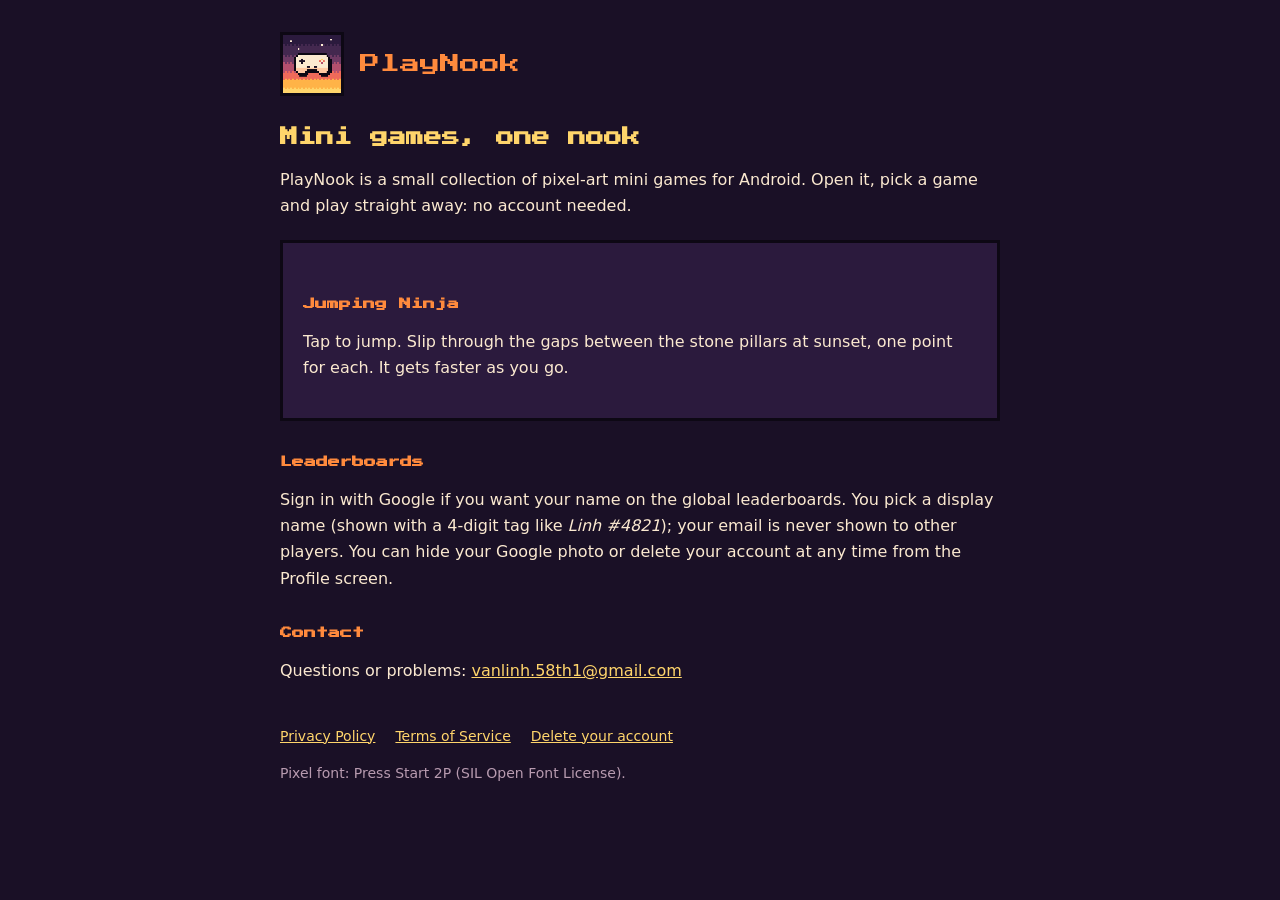
==== index.html @ d34d8d87 "PlayNook site: home, privacy policy, terms, account deletion Co-Authored-By: Claude Opus 5.5 <norepl" ====
<!DOCTYPE html>
<html lang="en">
<head>
<meta charset="UTF-8">
<meta name="viewport" content="width=device-width, initial-scale=1.0">
<title>PlayNook: Mini Games</title>
<meta name="description" content="PlayNook is a small collection of pixel-art mini games for Android, with global leaderboards.">
<link rel="icon" type="image/png" href="icon.png">
<link rel="stylesheet" href="style.css">
</head>
<body>
<main>
  <header>
    <img src="icon.png" alt="PlayNook icon">
    <a class="brand" href="./">PlayNook</a>
  </header>

  <h1>Mini games, one nook</h1>
  <p>PlayNook is a small collection of pixel-art mini games for Android. Open it, pick a game and play
    straight away: no account needed.</p>

  <div class="card">
    <h2>Jumping Ninja</h2>
    <p>Tap to jump. Slip through the gaps between the stone pillars at sunset, one point for each.
      It gets faster as you go.</p>
  </div>

  <h2>Leaderboards</h2>
  <p>Sign in with Google if you want your name on the global leaderboards. You pick a display name
    (shown with a 4-digit tag like <em>Linh #4821</em>); your email is never shown to other players.
    You can hide your Google photo or delete your account at any time from the Profile screen.</p>

  <h2>Contact</h2>
  <p>Questions or problems: <a href="mailto:vanlinh.58th1@gmail.com">vanlinh.58th1@gmail.com</a></p>

  <nav>
    <a href="privacy.html">Privacy Policy</a>
    <a href="terms.html">Terms of Service</a>
    <a href="delete-account.html">Delete your account</a>
  </nav>
  <p class="muted">Pixel font: Press Start 2P (SIL Open Font License).</p>
</main>
</body>
</html>
---- style.css ----
/* PlayNook site: same sunset palette as the app (src/theme/colors.ts). */
@font-face {
  font-family: 'Press Start 2P';
  src: url('PressStart2P-Regular.ttf') format('truetype');
  font-display: swap;
}
:root {
  --bg: #1a1026;
  --surface: #2b1a3d;
  --border: #0d0814;
  --text: #fbe9d0;
  --muted: #b89bb0;
  --accent: #ff8a3d;
  --gold: #ffd56b;
}
* { box-sizing: border-box; }
body {
  margin: 0;
  background: var(--bg);
  color: var(--text);
  font: 16px/1.65 system-ui, -apple-system, 'Segoe UI', Roboto, sans-serif;
}
main { max-width: 760px; margin: 0 auto; padding: 32px 20px 64px; }
header { display: flex; align-items: center; gap: 16px; margin-bottom: 28px; }
header img { width: 64px; height: 64px; image-rendering: pixelated; border: 3px solid var(--border); }
.brand { font-family: 'Press Start 2P', monospace; color: var(--accent); font-size: 20px; text-decoration: none; }
h1, h2 { font-family: 'Press Start 2P', monospace; line-height: 1.5; }
h1 { font-size: 18px; color: var(--gold); margin: 0 0 8px; }
h2 { font-size: 12px; color: var(--accent); margin: 32px 0 8px; }
a { color: var(--gold); }
.card { background: var(--surface); border: 3px solid var(--border); padding: 20px; margin: 20px 0; }
.muted { color: var(--muted); font-size: 14px; }
nav { display: flex; flex-wrap: wrap; gap: 12px 20px; margin-top: 40px; font-size: 14px; }
ul { padding-left: 22px; }
li { margin: 4px 0; }
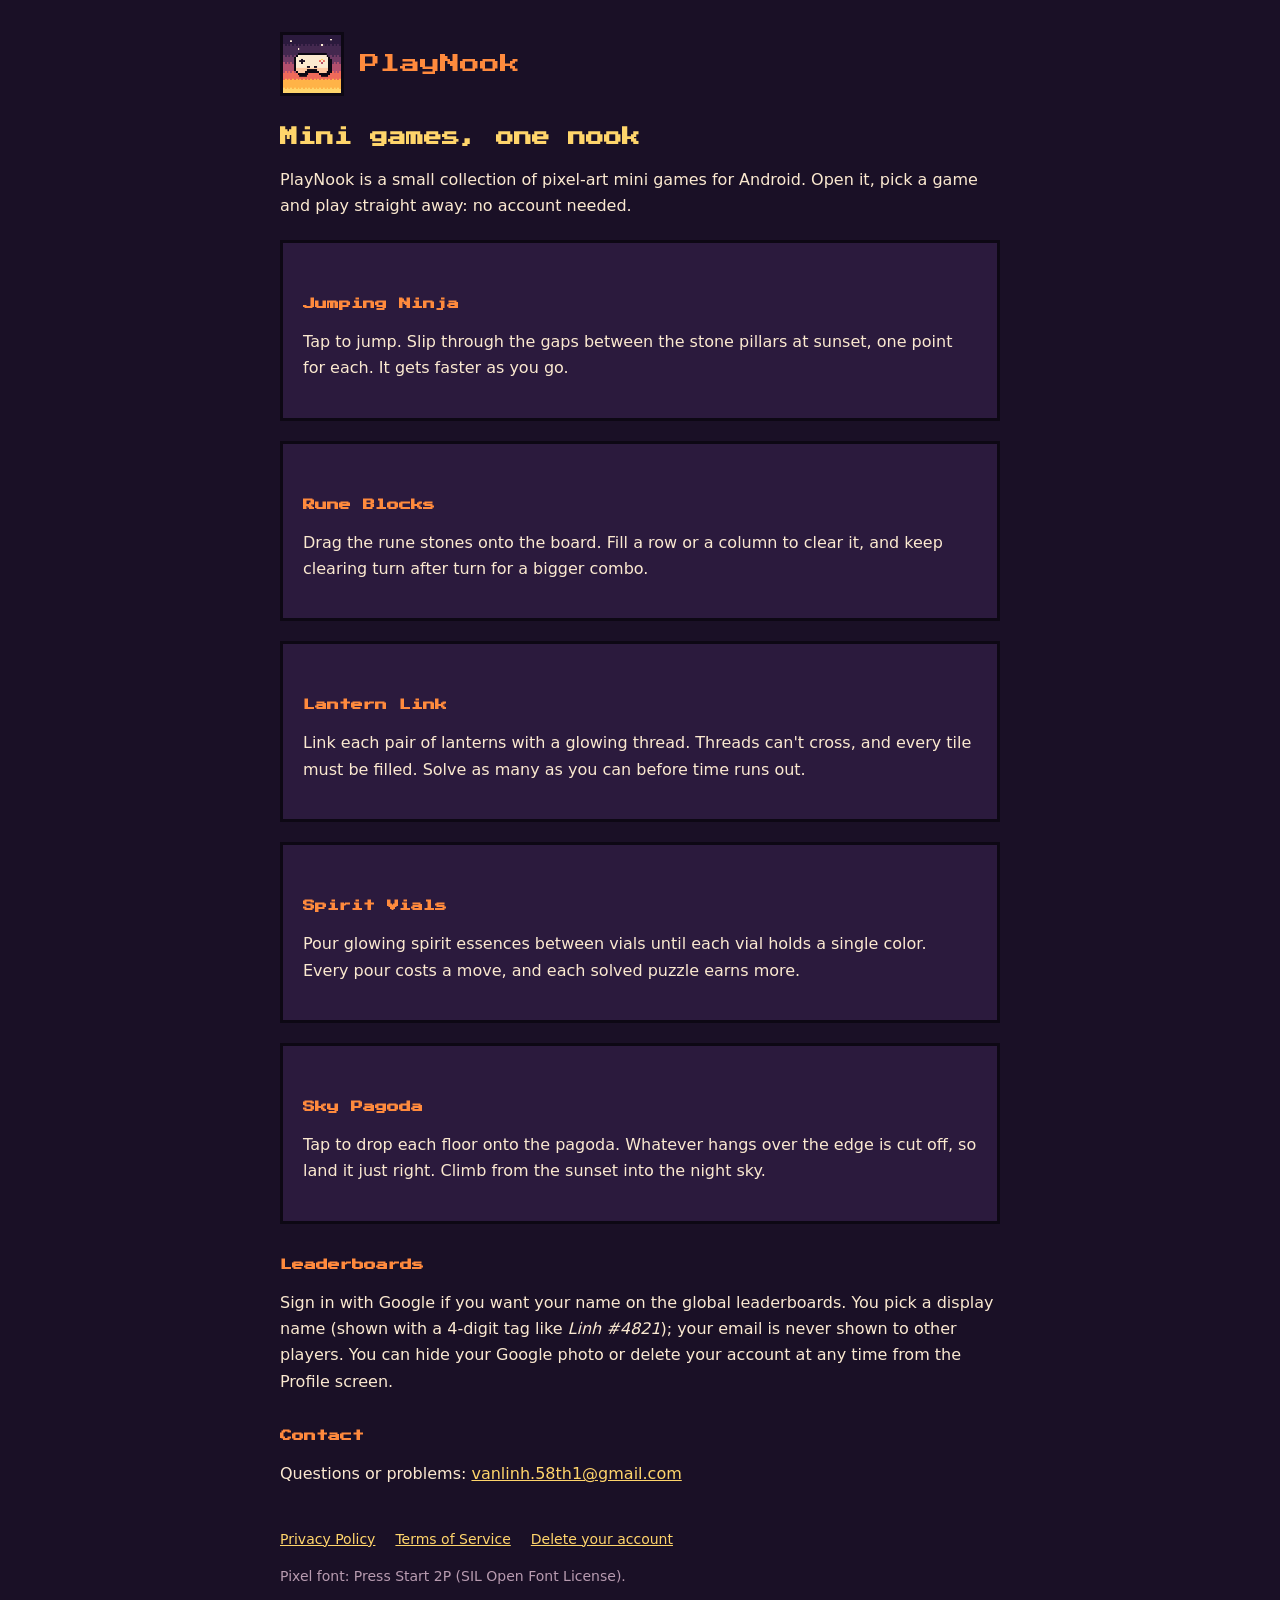
==== commit 817fbcff: "Home: the four new games of 2.1.0 Co-Authored-By: Claude Opus 5.5 <noreply@anthropic.com>" ====
--- a/index.html
+++ b/index.html
@@ -25,6 +25,30 @@
       It gets faster as you go.</p>
   </div>
 
+  <div class="card">
+    <h2>Rune Blocks</h2>
+    <p>Drag the rune stones onto the board. Fill a row or a column to clear it, and keep clearing
+      turn after turn for a bigger combo.</p>
+  </div>
+
+  <div class="card">
+    <h2>Lantern Link</h2>
+    <p>Link each pair of lanterns with a glowing thread. Threads can't cross, and every tile must be
+      filled. Solve as many as you can before time runs out.</p>
+  </div>
+
+  <div class="card">
+    <h2>Spirit Vials</h2>
+    <p>Pour glowing spirit essences between vials until each vial holds a single color. Every pour
+      costs a move, and each solved puzzle earns more.</p>
+  </div>
+
+  <div class="card">
+    <h2>Sky Pagoda</h2>
+    <p>Tap to drop each floor onto the pagoda. Whatever hangs over the edge is cut off, so land it
+      just right. Climb from the sunset into the night sky.</p>
+  </div>
+
   <h2>Leaderboards</h2>
   <p>Sign in with Google if you want your name on the global leaderboards. You pick a display name
     (shown with a 4-digit tag like <em>Linh #4821</em>); your email is never shown to other players.
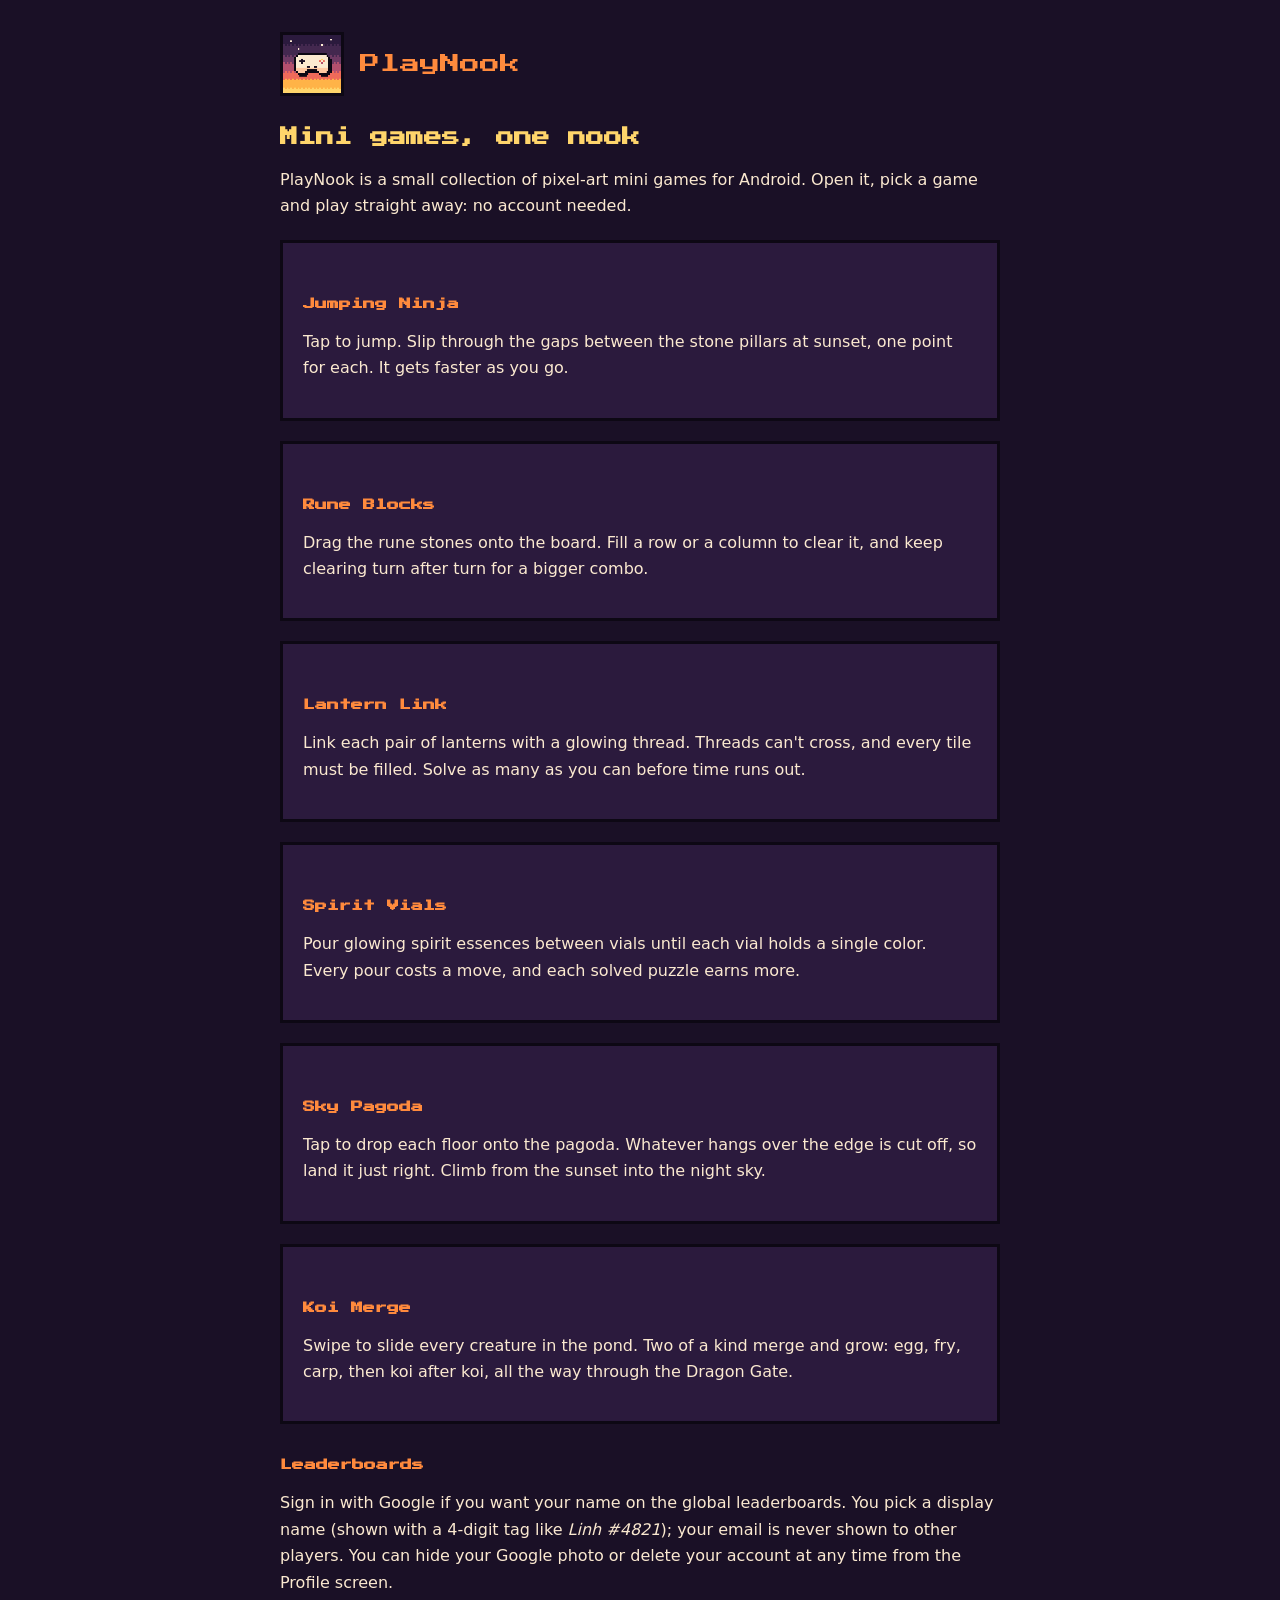
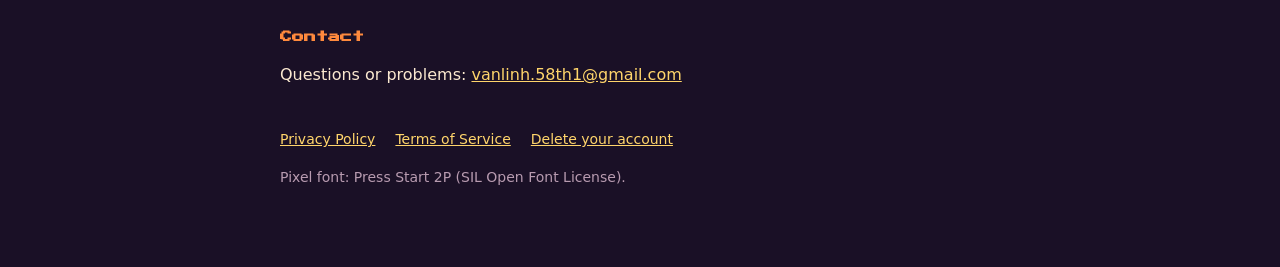
==== commit ba739920: "Home page: add Koi Merge Co-Authored-By: Claude Fable 5.2 <noreply@anthropic.com>" ====
--- a/index.html
+++ b/index.html
@@ -49,6 +49,12 @@
       just right. Climb from the sunset into the night sky.</p>
   </div>
 
+  <div class="card">
+    <h2>Koi Merge</h2>
+    <p>Swipe to slide every creature in the pond. Two of a kind merge and grow: egg, fry, carp, then
+      koi after koi, all the way through the Dragon Gate.</p>
+  </div>
+
   <h2>Leaderboards</h2>
   <p>Sign in with Google if you want your name on the global leaderboards. You pick a display name
     (shown with a 4-digit tag like <em>Linh #4821</em>); your email is never shown to other players.
